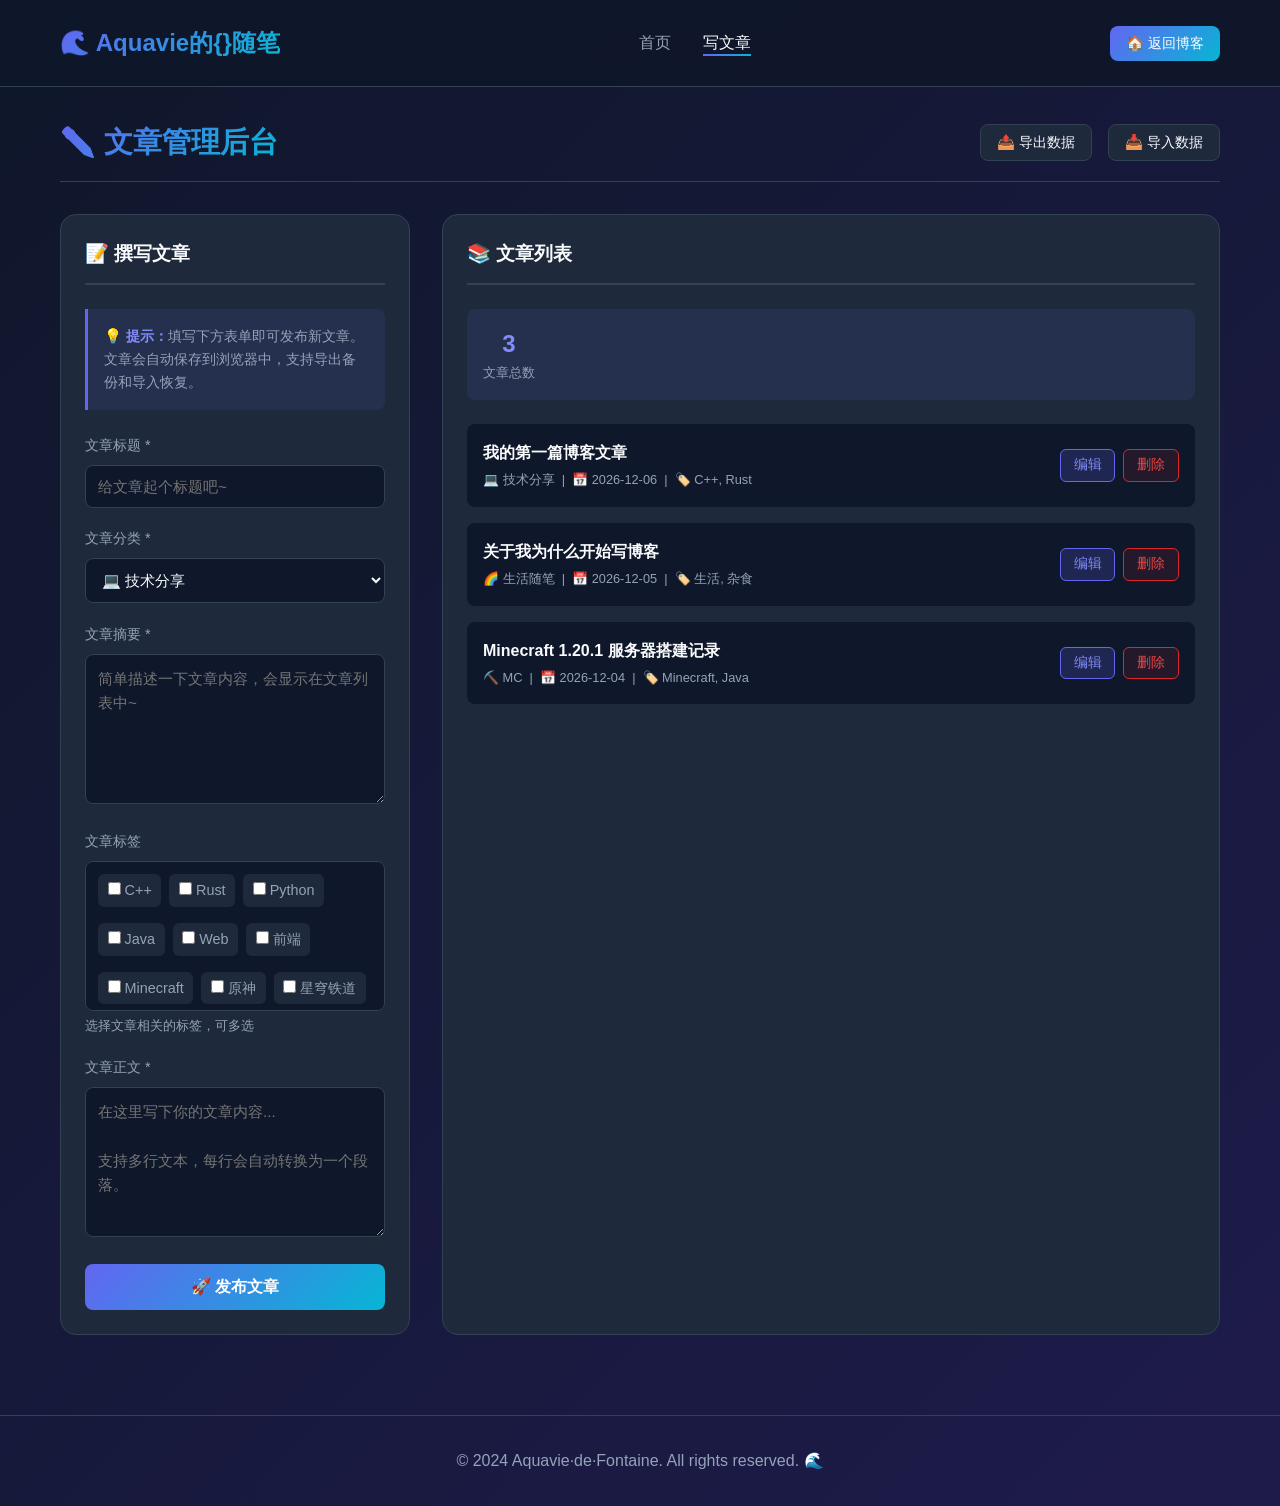
==== admin.html @ 3af511db "feat: 生成个人博客主页 Co-authored-by: traeagent <traeagent@users.noreply.github.com>" ====
<!DOCTYPE html>
<html lang="zh-CN">
<head>
    <meta charset="UTF-8">
    <meta name="viewport" content="width=device-width, initial-scale=1.0">
    <title>管理后台 - Aquavie的{}随笔</title>
    <link rel="stylesheet" href="styles.css">
    <link rel="icon" href="data:image/svg+xml,<svg xmlns='http://www.w3.org/2000/svg' viewBox='0 0 100 100'><text y='.9em' font-size='90'>🌊</text></svg>">
    <style>
        /* Admin-specific styles */
        .admin-container {
            max-width: 1200px;
            margin: 0 auto;
            padding: 2rem 20px;
        }

        .admin-header {
            display: flex;
            justify-content: space-between;
            align-items: center;
            margin-bottom: 2rem;
            padding-bottom: 1rem;
            border-bottom: 1px solid var(--border-color);
        }

        .admin-header h1 {
            font-size: 1.8rem;
            background: var(--gradient-primary);
            -webkit-background-clip: text;
            -webkit-text-fill-color: transparent;
            background-clip: text;
        }

        .admin-actions {
            display: flex;
            gap: 1rem;
        }

        .admin-btn-secondary {
            padding: 0.5rem 1rem;
            background: var(--bg-card);
            color: var(--text-primary);
            border: 1px solid var(--border-color);
            border-radius: 8px;
            cursor: pointer;
            font-size: 0.9rem;
            transition: all 0.3s;
        }

        .admin-btn-secondary:hover {
            border-color: var(--primary);
            background: rgba(99, 102, 241, 0.1);
        }

        .admin-grid {
            display: grid;
            grid-template-columns: 350px 1fr;
            gap: 2rem;
        }

        .admin-form-card {
            background: var(--bg-card);
            border-radius: 16px;
            padding: 1.5rem;
            border: 1px solid var(--border-color);
            position: sticky;
            top: 100px;
        }

        .admin-form-card h2 {
            font-size: 1.2rem;
            margin-bottom: 1.5rem;
            padding-bottom: 0.8rem;
            border-bottom: 2px solid var(--border-color);
            display: flex;
            align-items: center;
            gap: 0.5rem;
        }

        .form-group {
            margin-bottom: 1.2rem;
        }

        .form-group label {
            display: block;
            margin-bottom: 0.5rem;
            color: var(--text-secondary);
            font-size: 0.9rem;
        }

        .form-group input,
        .form-group select,
        .form-group textarea {
            width: 100%;
            padding: 0.75rem;
            background: var(--bg-dark);
            border: 1px solid var(--border-color);
            border-radius: 8px;
            color: var(--text-primary);
            font-size: 0.95rem;
            transition: border-color 0.3s;
        }

        .form-group input:focus,
        .form-group select:focus,
        .form-group textarea:focus {
            outline: none;
            border-color: var(--primary);
        }

        .form-group textarea {
            min-height: 150px;
            resize: vertical;
            font-family: inherit;
            line-height: 1.6;
        }

        .form-group small {
            display: block;
            margin-top: 0.3rem;
            color: var(--text-secondary);
            font-size: 0.8rem;
        }

        .tags-selector {
            display: flex;
            flex-wrap: wrap;
            gap: 0.5rem;
            padding: 0.75rem;
            background: var(--bg-dark);
            border: 1px solid var(--border-color);
            border-radius: 8px;
            max-height: 150px;
            overflow-y: auto;
        }

        .tag-checkbox {
            display: flex;
            align-items: center;
            gap: 0.3rem;
            padding: 0.3rem 0.6rem;
            background: var(--bg-card);
            border-radius: 6px;
            cursor: pointer;
            font-size: 0.85rem;
            color: var(--text-secondary);
            transition: all 0.3s;
        }

        .tag-checkbox:hover {
            background: rgba(99, 102, 241, 0.2);
        }

        .tag-checkbox input:checked + span {
            color: var(--primary-light);
        }

        .tag-checkbox input {
            width: auto;
            accent-color: var(--primary);
        }

        .admin-btn-primary {
            width: 100%;
            padding: 0.8rem;
            background: var(--gradient-primary);
            color: white;
            border: none;
            border-radius: 8px;
            cursor: pointer;
            font-size: 1rem;
            font-weight: 600;
            transition: all 0.3s;
        }

        .admin-btn-primary:hover {
            transform: translateY(-2px);
            box-shadow: 0 4px 15px rgba(99, 102, 241, 0.4);
        }

        .admin-btn-cancel {
            width: 100%;
            padding: 0.8rem;
            background: transparent;
            color: var(--text-secondary);
            border: 1px solid var(--border-color);
            border-radius: 8px;
            cursor: pointer;
            font-size: 1rem;
            margin-top: 0.5rem;
            transition: all 0.3s;
        }

        .admin-btn-cancel:hover {
            background: rgba(220, 38, 38, 0.1);
            border-color: #dc2626;
            color: #ef4444;
        }

        .admin-articles-card {
            background: var(--bg-card);
            border-radius: 16px;
            padding: 1.5rem;
            border: 1px solid var(--border-color);
        }

        .admin-articles-card h2 {
            font-size: 1.2rem;
            margin-bottom: 1.5rem;
            padding-bottom: 0.8rem;
            border-bottom: 2px solid var(--border-color);
            display: flex;
            align-items: center;
            gap: 0.5rem;
        }

        .admin-article-item {
            display: flex;
            justify-content: space-between;
            align-items: center;
            padding: 1rem;
            background: var(--bg-dark);
            border-radius: 8px;
            margin-bottom: 1rem;
            transition: all 0.3s;
        }

        .admin-article-item:hover {
            background: var(--bg-card-hover);
        }

        .admin-article-info h3 {
            font-size: 1rem;
            margin-bottom: 0.3rem;
            color: var(--text-primary);
        }

        .admin-article-meta {
            font-size: 0.8rem;
            color: var(--text-secondary);
        }

        .admin-article-actions {
            display: flex;
            gap: 0.5rem;
        }

        .admin-btn-edit {
            padding: 0.4rem 0.8rem;
            background: rgba(99, 102, 241, 0.2);
            color: var(--primary-light);
            border: 1px solid var(--primary);
            border-radius: 6px;
            cursor: pointer;
            font-size: 0.85rem;
            transition: all 0.3s;
        }

        .admin-btn-edit:hover {
            background: var(--primary);
            color: white;
        }

        .admin-btn-delete {
            padding: 0.4rem 0.8rem;
            background: rgba(220, 38, 38, 0.1);
            color: #ef4444;
            border: 1px solid #dc2626;
            border-radius: 6px;
            cursor: pointer;
            font-size: 0.85rem;
            transition: all 0.3s;
        }

        .admin-btn-delete:hover {
            background: #dc2626;
            color: white;
        }

        .import-file {
            display: none;
        }

        .stats-bar {
            display: flex;
            gap: 1rem;
            margin-bottom: 1.5rem;
            padding: 1rem;
            background: rgba(99, 102, 241, 0.1);
            border-radius: 8px;
        }

        .stat-item {
            text-align: center;
        }

        .stat-value {
            font-size: 1.5rem;
            font-weight: 700;
            color: var(--primary-light);
        }

        .stat-label {
            font-size: 0.8rem;
            color: var(--text-secondary);
        }

        @media (max-width: 900px) {
            .admin-grid {
                grid-template-columns: 1fr;
            }

            .admin-form-card {
                position: static;
            }
        }

        .helper-text {
            background: rgba(99, 102, 241, 0.1);
            border-left: 3px solid var(--primary);
            padding: 1rem;
            border-radius: 0 8px 8px 0;
            margin-bottom: 1.5rem;
            font-size: 0.9rem;
            color: var(--text-secondary);
        }

        .helper-text strong {
            color: var(--primary-light);
        }
    </style>
</head>
<body>
    <header>
        <div class="container">
            <nav>
                <a href="index.html" class="logo">🌊 Aquavie的{}随笔</a>
                <ul class="nav-links">
                    <li><a href="index.html">首页</a></li>
                    <li><a href="admin.html" class="active">写文章</a></li>
                </ul>
                <button class="admin-btn" onclick="location.href='index.html'">🏠 返回博客</button>
            </nav>
        </div>
    </header>

    <div class="admin-container">
        <div class="admin-header">
            <h1>✏️ 文章管理后台</h1>
            <div class="admin-actions">
                <button class="admin-btn-secondary" onclick="exportData()">📤 导出数据</button>
                <button class="admin-btn-secondary" onclick="document.getElementById('import-file').click()">📥 导入数据</button>
                <input type="file" id="import-file" class="import-file" accept=".json" onchange="importData(this.files[0])">
            </div>
        </div>

        <div class="admin-grid">
            <!-- 写文章表单 -->
            <div class="admin-form-card">
                <h2>📝 撰写文章</h2>

                <div class="helper-text">
                    <strong>💡 提示：</strong>填写下方表单即可发布新文章。文章会自动保存到浏览器中，支持导出备份和导入恢复。
                </div>

                <form id="article-form">
                    <div class="form-group">
                        <label for="article-title">文章标题 *</label>
                        <input type="text" id="article-title" placeholder="给文章起个标题吧~" required>
                    </div>

                    <div class="form-group">
                        <label for="article-category">文章分类 *</label>
                        <select id="article-category" required></select>
                    </div>

                    <div class="form-group">
                        <label for="article-excerpt">文章摘要 *</label>
                        <textarea id="article-excerpt" placeholder="简单描述一下文章内容，会显示在文章列表中~" required></textarea>
                    </div>

                    <div class="form-group">
                        <label>文章标签</label>
                        <div id="article-tags" class="tags-selector"></div>
                        <small>选择文章相关的标签，可多选</small>
                    </div>

                    <div class="form-group">
                        <label for="article-content">文章正文 *</label>
                        <textarea id="article-content" placeholder="在这里写下你的文章内容...&#10;&#10;支持多行文本，每行会自动转换为一个段落。" required></textarea>
                    </div>

                    <button type="submit" class="admin-btn-primary">🚀 发布文章</button>
                </form>
            </div>

            <!-- 文章列表 -->
            <div class="admin-articles-card">
                <h2>📚 文章列表</h2>

                <div class="stats-bar">
                    <div class="stat-item">
                        <div class="stat-value" id="total-articles">0</div>
                        <div class="stat-label">文章总数</div>
                    </div>
                </div>

                <div id="admin-articles"></div>
            </div>
        </div>
    </div>

    <footer>
        <div class="container">
            <p>&copy; 2024 Aquavie·de·Fontaine. All rights reserved. 🌊</p>
        </div>
    </footer>

    <script src="blog.js"></script>
    <script>
        // 更新统计
        document.addEventListener('DOMContentLoaded', () => {
            const updateStats = () => {
                const total = blogManager.articles.length;
                document.getElementById('total-articles').textContent = total;
            };
            updateStats();

            // 监听表单提交来更新统计
            const originalRender = renderAdminArticles;
            renderAdminArticles = function() {
                originalRender.apply(this, arguments);
                updateStats();
            };
        });
    </script>
</body>
</html>
---- styles.css ----
/* Aquavie's Blog Styles */

:root {
    --primary: #6366f1;
    --primary-light: #818cf8;
    --primary-dark: #4f46e5;
    --accent: #06b6d4;
    --bg-dark: #0f172a;
    --bg-card: #1e293b;
    --bg-card-hover: #283548;
    --text-primary: #f8fafc;
    --text-secondary: #94a3b8;
    --border-color: #334155;
    --gradient-primary: linear-gradient(135deg, var(--primary), var(--accent));
    --gradient-bg: linear-gradient(135deg, var(--bg-dark) 0%, #1e1b4b 100%);
}

* {
    margin: 0;
    padding: 0;
    box-sizing: border-box;
}

body {
    font-family: -apple-system, BlinkMacSystemFont, 'Segoe UI', 'PingFang SC', 'Microsoft YaHei', sans-serif;
    background: var(--gradient-bg);
    color: var(--text-primary);
    line-height: 1.6;
    min-height: 100vh;
}

.container {
    max-width: 1200px;
    margin: 0 auto;
    padding: 0 20px;
}

/* Header */
header {
    padding: 1.5rem 0;
    border-bottom: 1px solid var(--border-color);
    position: sticky;
    top: 0;
    background: rgba(15, 23, 42, 0.95);
    backdrop-filter: blur(10px);
    z-index: 100;
}

nav {
    display: flex;
    justify-content: space-between;
    align-items: center;
}

.logo {
    font-size: 1.5rem;
    font-weight: 700;
    background: var(--gradient-primary);
    -webkit-background-clip: text;
    -webkit-text-fill-color: transparent;
    background-clip: text;
    text-decoration: none;
}

.nav-links {
    display: flex;
    gap: 2rem;
    list-style: none;
}

.nav-links a {
    color: var(--text-secondary);
    text-decoration: none;
    font-weight: 500;
    transition: color 0.3s;
    position: relative;
}

.nav-links a:hover,
.nav-links a.active {
    color: var(--text-primary);
}

.nav-links a::after {
    content: '';
    position: absolute;
    bottom: -5px;
    left: 0;
    width: 0;
    height: 2px;
    background: var(--gradient-primary);
    transition: width 0.3s;
}

.nav-links a:hover::after,
.nav-links a.active::after {
    width: 100%;
}

.admin-btn {
    padding: 0.5rem 1rem;
    background: var(--gradient-primary);
    color: white;
    border: none;
    border-radius: 8px;
    cursor: pointer;
    font-size: 0.9rem;
    transition: transform 0.3s, box-shadow 0.3s;
}

.admin-btn:hover {
    transform: translateY(-2px);
    box-shadow: 0 4px 15px rgba(99, 102, 241, 0.4);
}

/* Hero Section */
.hero {
    padding: 3rem 0;
    text-align: center;
}

.hero h1 {
    font-size: 2.5rem;
    margin-bottom: 1rem;
    background: var(--gradient-primary);
    -webkit-background-clip: text;
    -webkit-text-fill-color: transparent;
    background-clip: text;
}

.hero p {
    font-size: 1.1rem;
    color: var(--text-secondary);
    max-width: 600px;
    margin: 0 auto;
}

/* Main Content */
.main-content {
    display: grid;
    grid-template-columns: 1fr 300px;
    gap: 2rem;
    padding: 2rem 0;
}

/* Blog Cards */
.blog-card {
    background: var(--bg-card);
    border-radius: 12px;
    padding: 1.5rem;
    margin-bottom: 1.5rem;
    border: 1px solid var(--border-color);
    transition: all 0.3s;
    cursor: pointer;
}

.blog-card:hover {
    transform: translateY(-3px);
    border-color: var(--primary);
    box-shadow: 0 8px 30px rgba(99, 102, 241, 0.15);
}

.blog-meta {
    display: flex;
    align-items: center;
    gap: 1rem;
    margin-bottom: 0.8rem;
    color: var(--text-secondary);
    font-size: 0.85rem;
}

.blog-category {
    padding: 0.25rem 0.75rem;
    border-radius: 20px;
    background: rgba(99, 102, 241, 0.15);
    color: var(--primary-light);
    font-size: 0.8rem;
}

.blog-title {
    font-size: 1.3rem;
    margin-bottom: 0.8rem;
    color: var(--text-primary);
    transition: color 0.3s;
}

.blog-card:hover .blog-title {
    color: var(--primary-light);
}

.blog-excerpt {
    color: var(--text-secondary);
    margin-bottom: 1rem;
    line-height: 1.7;
}

.read-more {
    display: inline-flex;
    align-items: center;
    gap: 0.5rem;
    color: var(--primary-light);
    text-decoration: none;
    font-weight: 500;
    transition: gap 0.3s;
}

.read-more:hover {
    gap: 1rem;
}

/* Sidebar */
.sidebar {
    position: sticky;
    top: 100px;
}

.sidebar-widget {
    background: var(--bg-card);
    border-radius: 12px;
    padding: 1.5rem;
    margin-bottom: 1.5rem;
    border: 1px solid var(--border-color);
}

.sidebar-widget h3 {
    margin-bottom: 1rem;
    font-size: 1rem;
    color: var(--text-primary);
    position: relative;
    padding-bottom: 0.5rem;
}

.sidebar-widget h3::after {
    content: '';
    position: absolute;
    bottom: 0;
    left: 0;
    width: 40px;
    height: 2px;
    background: var(--gradient-primary);
}

/* Profile Widget */
.profile {
    text-align: center;
}

.profile-avatar {
    width: 100px;
    height: 100px;
    border-radius: 50%;
    background: var(--gradient-primary);
    margin: 0 auto 1rem;
    display: flex;
    align-items: center;
    justify-content: center;
    font-size: 2.5rem;
}

.profile-name {
    font-size: 1.2rem;
    font-weight: 600;
    margin-bottom: 0.5rem;
}

.profile-bio {
    color: var(--text-secondary);
    font-size: 0.9rem;
    line-height: 1.6;
}

/* Social Links */
.social-links {
    display: flex;
    justify-content: center;
    gap: 1rem;
    margin-top: 1rem;
}

.social-links a {
    width: 36px;
    height: 36px;
    border-radius: 50%;
    background: var(--bg-dark);
    border: 1px solid var(--border-color);
    display: flex;
    align-items: center;
    justify-content: center;
    color: var(--text-secondary);
    text-decoration: none;
    transition: all 0.3s;
}

.social-links a:hover {
    background: var(--primary);
    border-color: var(--primary);
    color: white;
    transform: translateY(-2px);
}

/* Category List */
.category-list {
    list-style: none;
}

.category-list li {
    margin-bottom: 0.6rem;
}

.category-list a {
    color: var(--text-secondary);
    text-decoration: none;
    display: flex;
    justify-content: space-between;
    align-items: center;
    transition: color 0.3s;
}

.category-list a:hover {
    color: var(--primary-light);
}

.category-count {
    padding: 0.15rem 0.5rem;
    border-radius: 10px;
    background: var(--bg-dark);
    font-size: 0.75rem;
}

/* Tag Cloud */
.tag-cloud {
    display: flex;
    flex-wrap: wrap;
    gap: 0.5rem;
}

.tag-cloud a {
    padding: 0.3rem 0.7rem;
    border-radius: 8px;
    background: var(--bg-dark);
    color: var(--text-secondary);
    text-decoration: none;
    font-size: 0.85rem;
    transition: all 0.3s;
    border: 1px solid transparent;
}

.tag-cloud a:hover {
    background: rgba(99, 102, 241, 0.15);
    color: var(--primary-light);
    border-color: var(--primary);
}

/* Footer */
footer {
    padding: 2rem 0;
    text-align: center;
    border-top: 1px solid var(--border-color);
    color: var(--text-secondary);
    margin-top: 3rem;
}

.footer-links {
    display: flex;
    justify-content: center;
    gap: 2rem;
    margin-bottom: 1rem;
    list-style: none;
}

.footer-links a {
    color: var(--text-secondary);
    text-decoration: none;
    transition: color 0.3s;
}

.footer-links a:hover {
    color: var(--primary-light);
}

/* Modal */
.modal {
    display: none;
    position: fixed;
    top: 0;
    left: 0;
    width: 100%;
    height: 100%;
    background: rgba(0, 0, 0, 0.7);
    z-index: 1000;
    overflow-y: auto;
}

.modal.active {
    display: flex;
    align-items: center;
    justify-content: center;
}

.modal-content {
    background: var(--bg-card);
    border-radius: 16px;
    padding: 2rem;
    max-width: 700px;
    width: 90%;
    max-height: 90vh;
    overflow-y: auto;
    border: 1px solid var(--border-color);
}

.modal-header {
    display: flex;
    justify-content: space-between;
    align-items: center;
    margin-bottom: 1.5rem;
}

.modal-header h2 {
    font-size: 1.5rem;
}

.modal-close {
    width: 36px;
    height: 36px;
    border-radius: 50%;
    background: var(--bg-dark);
    border: 1px solid var(--border-color);
    color: var(--text-secondary);
    cursor: pointer;
    font-size: 1.2rem;
    transition: all 0.3s;
}

.modal-close:hover {
    background: #dc2626;
    border-color: #dc2626;
    color: white;
}

/* Article View Modal */
.article-view {
    max-width: 800px;
}

.article-view .article-header {
    margin-bottom: 1.5rem;
}

.article-view .article-title {
    font-size: 1.8rem;
    margin-bottom: 1rem;
}

.article-view .article-meta {
    color: var(--text-secondary);
    font-size: 0.9rem;
}

.article-view .article-body {
    line-height: 1.8;
    color: var(--text-primary);
}

.article-view .article-body p {
    margin-bottom: 1rem;
}

/* Empty State */
.empty-state {
    text-align: center;
    padding: 3rem;
    color: var(--text-secondary);
}

.empty-state-icon {
    font-size: 4rem;
    margin-bottom: 1rem;
}

/* Filter Tabs */
.filter-tabs {
    display: flex;
    gap: 1rem;
    margin-bottom: 1.5rem;
    flex-wrap: wrap;
}

.filter-tab {
    padding: 0.5rem 1rem;
    border-radius: 8px;
    background: var(--bg-card);
    border: 1px solid var(--border-color);
    color: var(--text-secondary);
    cursor: pointer;
    transition: all 0.3s;
    font-size: 0.9rem;
}

.filter-tab:hover {
    border-color: var(--primary);
    color: var(--primary-light);
}

.filter-tab.active {
    background: var(--primary);
    border-color: var(--primary);
    color: white;
}

/* Responsive */
@media (max-width: 768px) {
    .main-content {
        grid-template-columns: 1fr;
    }

    .nav-links {
        gap: 1rem;
    }

    .hero h1 {
        font-size: 2rem;
    }

    .social-links {
        gap: 0.8rem;
    }
}
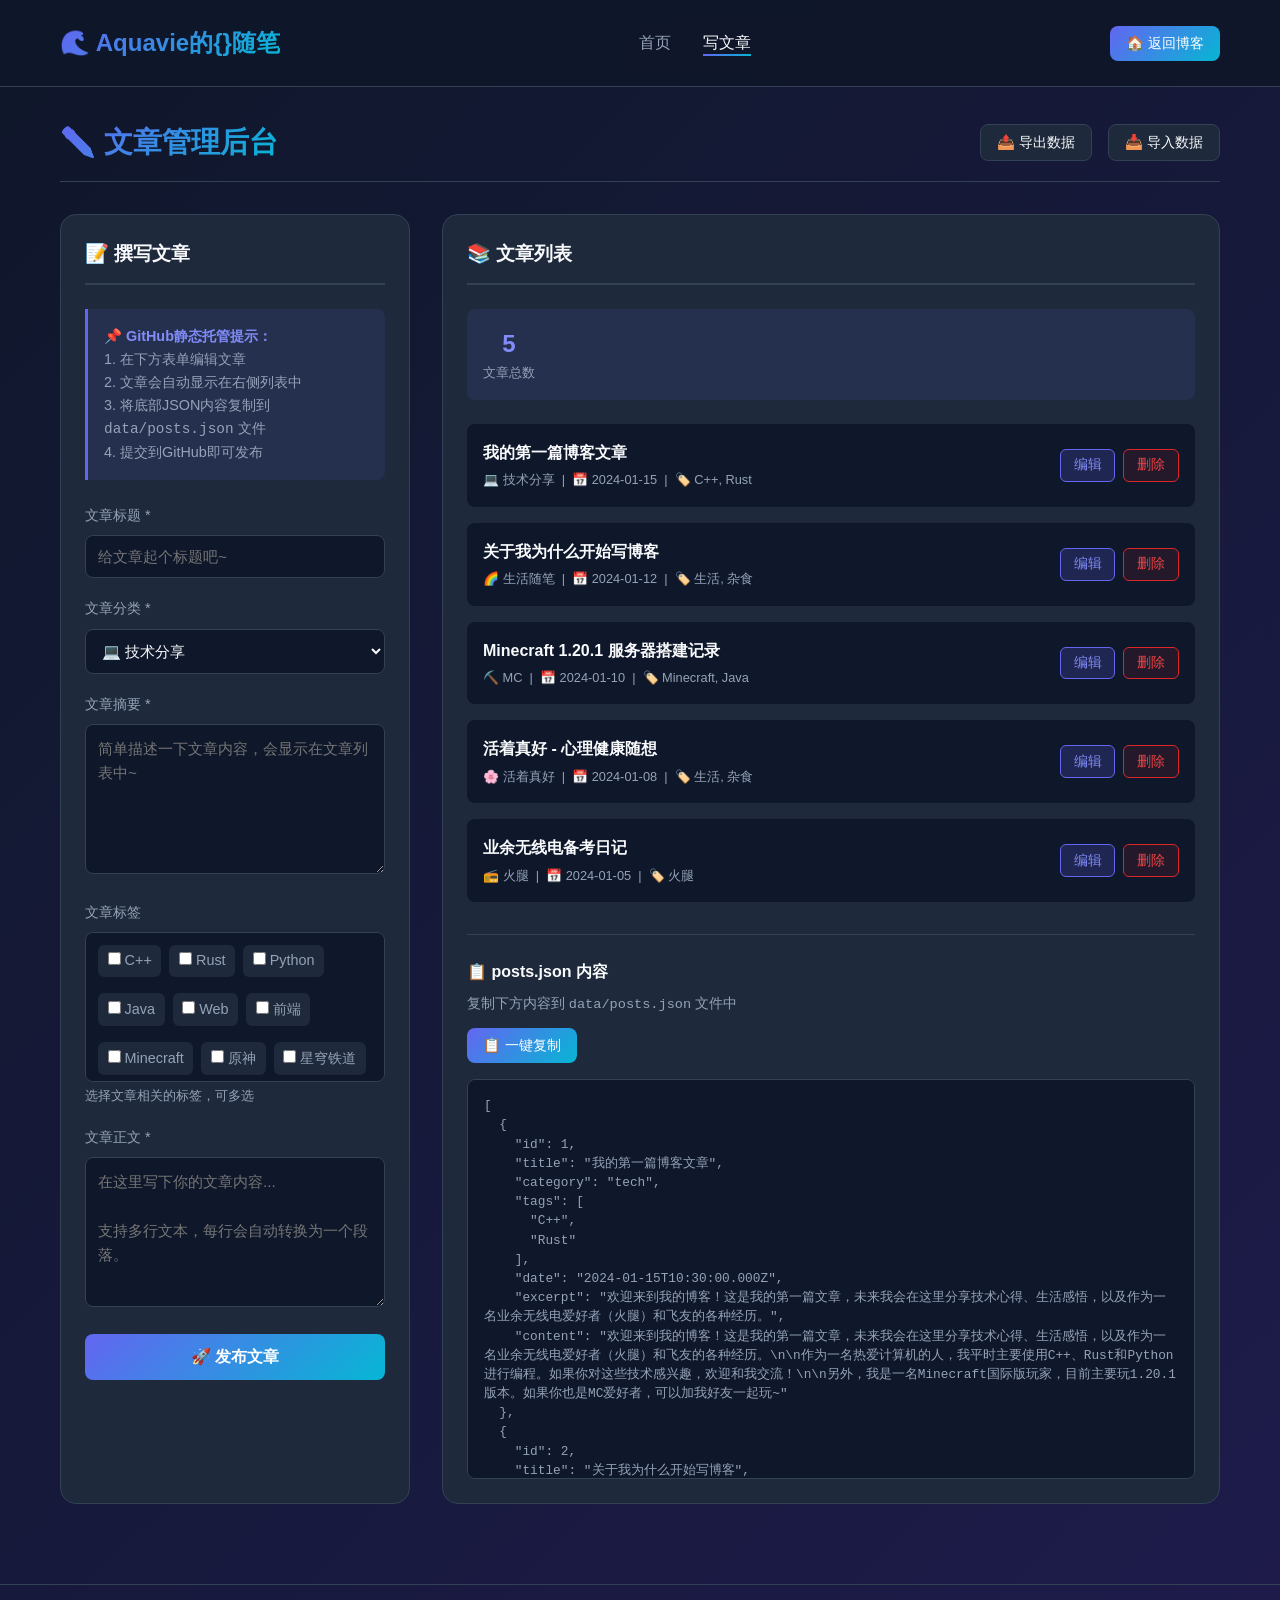
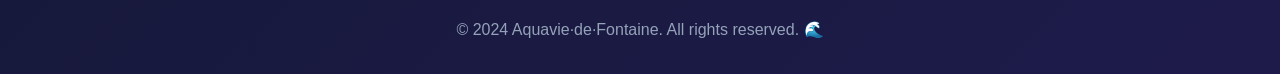
==== commit f2284852: "feat: 生成个人博客主页 Co-authored-by: traeagent <traeagent@users.noreply.github.com>" ====
--- a/admin.html
+++ b/admin.html
@@ -327,6 +327,76 @@
 
         .helper-text strong {
             color: var(--primary-light);
+        }
+
+        .json-output-section {
+            margin-top: 2rem;
+            padding-top: 1.5rem;
+            border-top: 1px solid var(--border-color);
+        }
+
+        .json-output-section h3 {
+            font-size: 1rem;
+            margin-bottom: 0.5rem;
+            color: var(--text-primary);
+        }
+
+        .json-hint {
+            font-size: 0.85rem;
+            color: var(--text-secondary);
+            margin-bottom: 0.8rem;
+        }
+
+        .copy-json-btn {
+            padding: 0.5rem 1rem;
+            background: var(--gradient-primary);
+            color: white;
+            border: none;
+            border-radius: 8px;
+            cursor: pointer;
+            font-size: 0.9rem;
+            margin-bottom: 1rem;
+            transition: all 0.3s;
+        }
+
+        .copy-json-btn:hover {
+            transform: translateY(-2px);
+            box-shadow: 0 4px 15px rgba(99, 102, 241, 0.4);
+        }
+
+        .copy-json-btn.copied {
+            background: #22c55e;
+        }
+
+        .json-output {
+            background: var(--bg-dark);
+            border: 1px solid var(--border-color);
+            border-radius: 8px;
+            padding: 1rem;
+            font-size: 0.8rem;
+            line-height: 1.5;
+            max-height: 400px;
+            overflow-y: auto;
+            color: var(--text-secondary);
+            white-space: pre-wrap;
+            word-break: break-all;
+        }
+
+        .json-output::-webkit-scrollbar {
+            width: 8px;
+        }
+
+        .json-output::-webkit-scrollbar-track {
+            background: var(--bg-dark);
+        }
+
+        .json-output::-webkit-scrollbar-thumb {
+            background: var(--border-color);
+            border-radius: 4px;
+        }
+
+        .json-output::-webkit-scrollbar-thumb:hover {
+            background: var(--primary);
         }
     </style>
 </head>
@@ -360,7 +430,11 @@
                 <h2>📝 撰写文章</h2>
 
                 <div class="helper-text">
-                    <strong>💡 提示：</strong>填写下方表单即可发布新文章。文章会自动保存到浏览器中，支持导出备份和导入恢复。
+                    <strong>📌 GitHub静态托管提示：</strong><br>
+                    1. 在下方表单编辑文章<br>
+                    2. 文章会自动显示在右侧列表中<br>
+                    3. 将底部JSON内容复制到 <code>data/posts.json</code> 文件<br>
+                    4. 提交到GitHub即可发布
                 </div>
 
                 <form id="article-form">
@@ -406,6 +480,14 @@
                 </div>
 
                 <div id="admin-articles"></div>
+
+                <!-- JSON输出区域 -->
+                <div class="json-output-section">
+                    <h3>📋 posts.json 内容</h3>
+                    <p class="json-hint">复制下方内容到 <code>data/posts.json</code> 文件中</p>
+                    <button class="copy-json-btn" onclick="copyJson()">📋 一键复制</button>
+                    <pre id="json-output" class="json-output"></pre>
+                </div>
             </div>
         </div>
     </div>
@@ -418,19 +500,25 @@
 
     <script src="blog.js"></script>
     <script>
-        // 更新统计
+        // 更新统计和JSON输出
         document.addEventListener('DOMContentLoaded', () => {
             const updateStats = () => {
                 const total = blogManager.articles.length;
                 document.getElementById('total-articles').textContent = total;
             };
-            updateStats();
-
-            // 监听表单提交来更新统计
+
+            // 页面加载后导出JSON
+            setTimeout(() => {
+                exportToJson();
+                updateStats();
+            }, 100);
+
+            // 监听表单提交来更新统计和JSON
             const originalRender = renderAdminArticles;
             renderAdminArticles = function() {
                 originalRender.apply(this, arguments);
                 updateStats();
+                exportToJson();
             };
         });
     </script>
